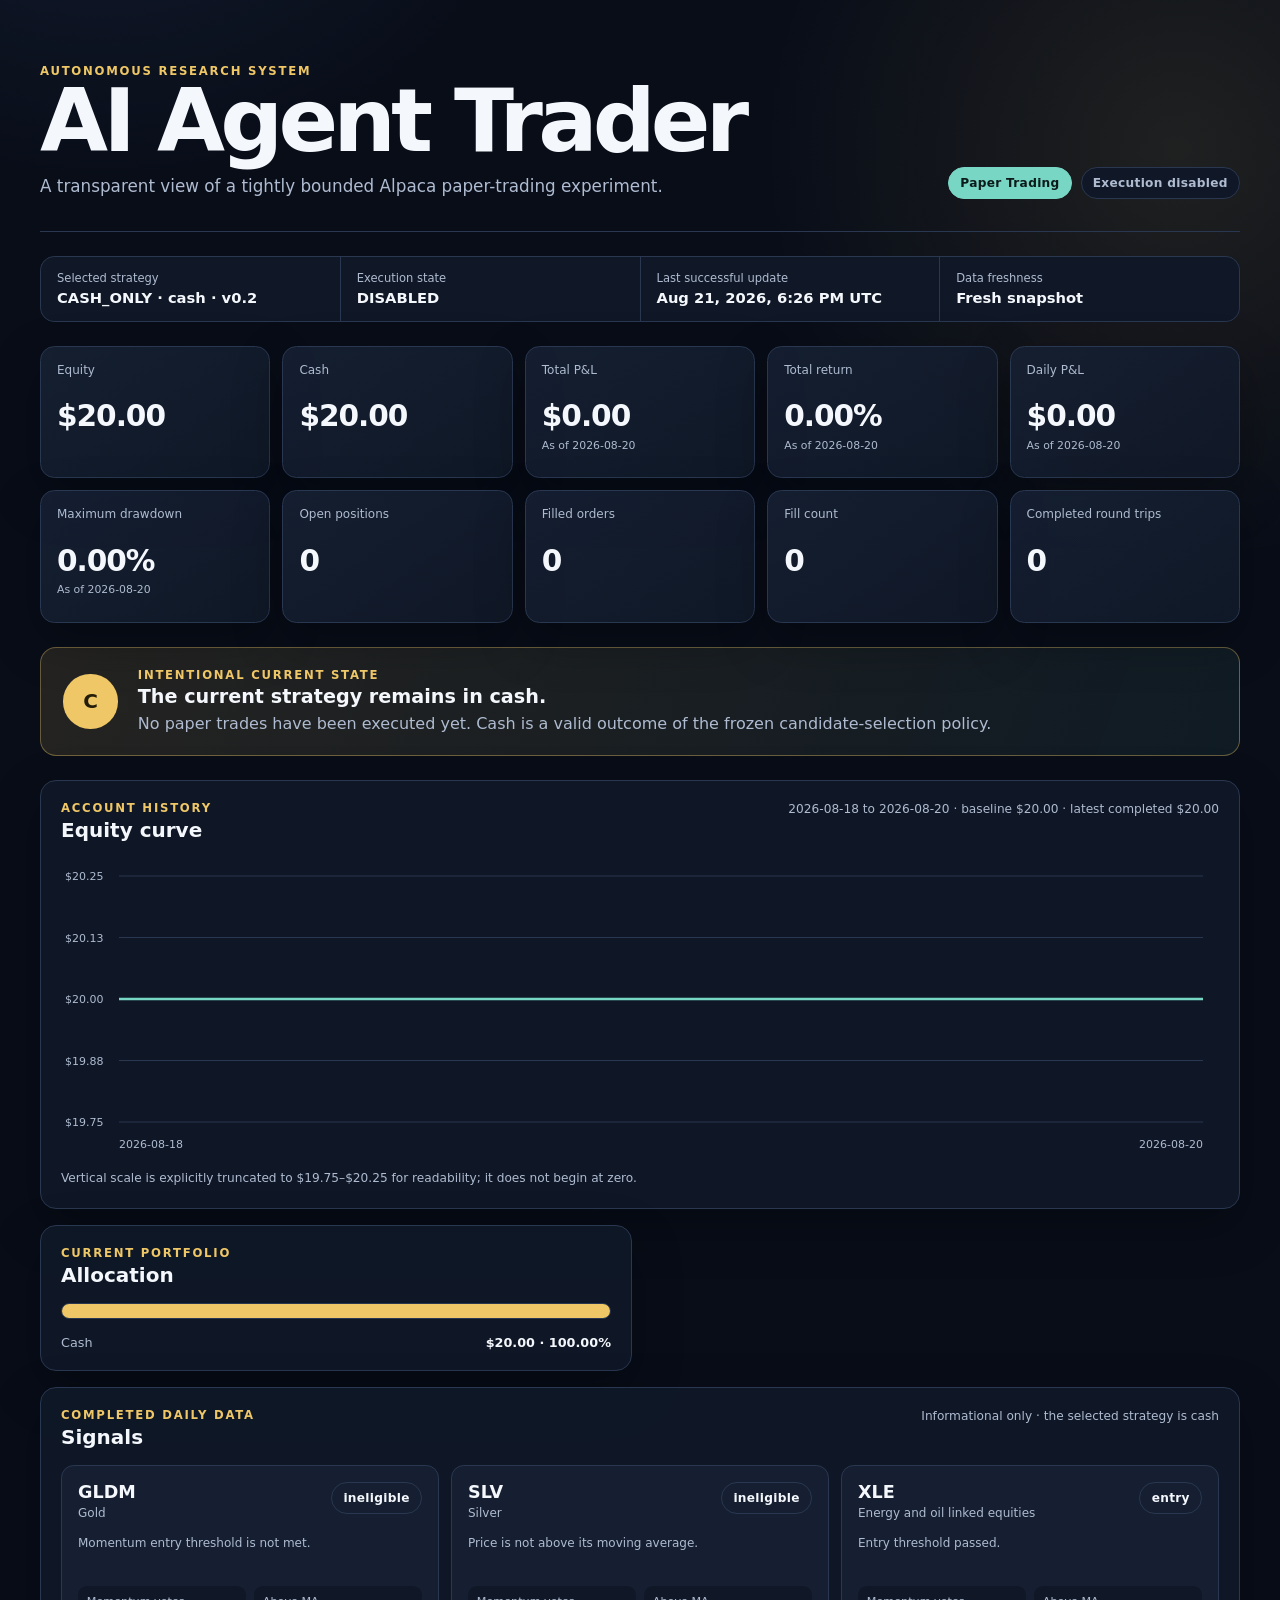
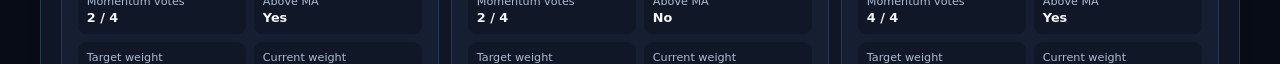
==== site/index.html @ c19f503c "Publish sanitized paper dashboard" ====
<!doctype html>
<html lang="en">
  <head>
    <meta charset="utf-8">
    <meta http-equiv="Content-Security-Policy" content="default-src 'none'; script-src 'self'; style-src 'self'; img-src 'self' data:; font-src 'self'; connect-src 'self'; object-src 'none'; frame-src 'none'; worker-src 'none'; base-uri 'none'; form-action 'none'">
    <meta name="referrer" content="no-referrer">
    <meta name="robots" content="noindex,nofollow,noarchive">
    <meta name="viewport" content="width=device-width, initial-scale=1">
    <meta name="theme-color" content="#0a1020">
    <title>AI Agent Trader · Paper Dashboard</title>
    <link rel="stylesheet" href="./assets/styles.css">
    <script src="./assets/app.js" defer></script>
  </head>
  <body>
    <a class="skip-link" href="#main">Skip to dashboard</a>
    <main id="main" class="shell">
      <header class="hero" aria-labelledby="page-title">
        <div>
          <p class="eyebrow">Autonomous research system</p>
          <h1 id="page-title">AI Agent Trader</h1>
          <p class="hero-copy">A transparent view of a tightly bounded Alpaca paper-trading experiment.</p>
        </div>
        <div class="status-stack" aria-label="Trading status">
          <span class="badge badge-paper">Paper Trading</span>
          <span class="badge badge-disabled">Execution disabled</span>
        </div>
      </header>

      <section id="summary-strip" class="summary-strip" aria-label="Current agent status"></section>
      <section id="metrics" class="metrics-grid" aria-label="Account and performance metrics"></section>

      <section id="cash-state" class="cash-state" aria-live="polite">
        <div class="cash-icon" aria-hidden="true">C</div>
        <div>
          <p class="eyebrow">Intentional current state</p>
          <h2>The current strategy remains in cash.</h2>
          <p>No paper trades have been executed yet. Cash is a valid outcome of the frozen candidate-selection policy.</p>
        </div>
      </section>

      <div class="dashboard-grid">
        <section class="panel panel-wide" aria-labelledby="equity-heading">
          <div class="panel-heading">
            <div>
              <p class="eyebrow">Account history</p>
              <h2 id="equity-heading">Equity curve</h2>
            </div>
            <p id="equity-context" class="panel-note"></p>
          </div>
          <div class="chart-wrap">
            <canvas id="equity-chart" role="img" aria-label="Account equity history chart"></canvas>
          </div>
          <p id="equity-data-summary" class="sr-only"></p>
          <p id="chart-scale-note" class="chart-note"></p>
        </section>

        <section class="panel" aria-labelledby="allocation-heading">
          <div class="panel-heading">
            <div>
              <p class="eyebrow">Current portfolio</p>
              <h2 id="allocation-heading">Allocation</h2>
            </div>
          </div>
          <div id="allocation" class="allocation"></div>
        </section>

        <section class="panel panel-wide" aria-labelledby="signals-heading">
          <div class="panel-heading">
            <div>
              <p class="eyebrow">Completed daily data</p>
              <h2 id="signals-heading">Signals</h2>
            </div>
            <p class="panel-note">Informational only · the selected strategy is cash</p>
          </div>
          <div id="signals" class="card-grid"></div>
        </section>

        <section class="panel panel-wide" aria-labelledby="positions-heading">
          <div class="panel-heading">
            <div>
              <p class="eyebrow">Broker-reported</p>
              <h2 id="positions-heading">Open positions</h2>
            </div>
          </div>
          <div id="positions"></div>
        </section>

        <section class="panel panel-wide" aria-labelledby="activity-heading">
          <div class="panel-heading">
            <div>
              <p class="eyebrow">Fill ledger</p>
              <h2 id="activity-heading">Recent activity</h2>
            </div>
          </div>
          <div id="activity"></div>
        </section>

        <section class="panel" aria-labelledby="risk-heading">
          <div class="panel-heading">
            <div>
              <p class="eyebrow">Deterministic limits</p>
              <h2 id="risk-heading">Risk controls</h2>
            </div>
          </div>
          <dl id="risk" class="detail-list"></dl>
        </section>

        <section class="panel" aria-labelledby="health-heading">
          <div class="panel-heading">
            <div>
              <p class="eyebrow">Latest successful run</p>
              <h2 id="health-heading">System health</h2>
            </div>
          </div>
          <dl id="health" class="detail-list"></dl>
        </section>
      </div>

      <section class="methodology" aria-labelledby="methodology-heading">
        <p class="eyebrow">Methodology &amp; disclosure</p>
        <h2 id="methodology-heading">What this dashboard means</h2>
        <div id="disclosure" class="disclosure-grid"></div>
        <p class="method-note">Total account performance comes from Alpaca daily portfolio history. Fill-derived FIFO trading metrics appear only when the complete ledger reconciles to current broker positions. Unavailable values are never estimated.</p>
      </section>
    </main>
    <noscript>This dashboard requires JavaScript to render its local sanitized JSON snapshot.</noscript>
  </body>
</html>
---- site/assets/styles.css ----
:root {
  color-scheme: dark;
  --bg: #080d18;
  --surface: #101827;
  --surface-2: #151f31;
  --line: #293750;
  --text: #f4f7fb;
  --muted: #aebbd0;
  --accent: #efc766;
  --accent-2: #78d6c5;
  --blue: #78a9ff;
  --warn: #ffb16b;
  --negative: #ff8e96;
  --shadow: 0 18px 50px rgb(0 0 0 / 28%);
  font-family: Inter, ui-sans-serif, system-ui, -apple-system, BlinkMacSystemFont, "Segoe UI", sans-serif;
}

* {
  box-sizing: border-box;
}

html {
  background: var(--bg);
  scroll-behavior: smooth;
}

body {
  min-width: 320px;
  margin: 0;
  color: var(--text);
  background:
    radial-gradient(circle at 8% -10%, rgb(120 169 255 / 13%), transparent 30rem),
    radial-gradient(circle at 92% 5%, rgb(239 199 102 / 10%), transparent 26rem),
    var(--bg);
}

a {
  color: var(--accent-2);
}

.skip-link {
  position: fixed;
  z-index: 10;
  top: 0.75rem;
  left: 0.75rem;
  padding: 0.75rem 1rem;
  color: var(--bg);
  background: var(--text);
  border-radius: 0.5rem;
  transform: translateY(-150%);
}

.skip-link:focus {
  transform: translateY(0);
}

.sr-only {
  position: absolute;
  width: 1px;
  height: 1px;
  padding: 0;
  margin: -1px;
  overflow: hidden;
  clip: rect(0, 0, 0, 0);
  white-space: nowrap;
  border: 0;
}

.shell {
  width: min(1200px, calc(100% - 2rem));
  margin: 0 auto;
  padding: 2.5rem 0 4rem;
}

.hero {
  display: flex;
  align-items: flex-end;
  justify-content: space-between;
  gap: 2rem;
  padding: 1.5rem 0 2rem;
  border-bottom: 1px solid var(--line);
}

.hero h1 {
  max-width: 12ch;
  margin: 0.15rem 0 0.6rem;
  font-size: clamp(2.5rem, 7vw, 5.5rem);
  line-height: 0.94;
  letter-spacing: -0.055em;
}

.hero-copy {
  max-width: 43rem;
  margin: 0;
  color: var(--muted);
  font-size: 1.05rem;
  line-height: 1.55;
}

.eyebrow {
  margin: 0;
  color: var(--accent);
  font-size: 0.73rem;
  font-weight: 750;
  letter-spacing: 0.15em;
  text-transform: uppercase;
}

.status-stack {
  display: flex;
  flex-wrap: wrap;
  justify-content: flex-end;
  gap: 0.55rem;
}

.badge,
.status-label {
  display: inline-flex;
  align-items: center;
  gap: 0.4rem;
  min-height: 2rem;
  padding: 0.35rem 0.7rem;
  border: 1px solid var(--line);
  border-radius: 999px;
  font-size: 0.76rem;
  font-weight: 740;
  letter-spacing: 0.025em;
}

.badge-paper {
  color: #0c1b19;
  background: var(--accent-2);
  border-color: var(--accent-2);
}

.badge-disabled {
  color: var(--muted);
  background: var(--surface);
}

.summary-strip {
  display: grid;
  grid-template-columns: repeat(4, 1fr);
  gap: 1px;
  margin: 1.5rem 0;
  overflow: hidden;
  background: var(--line);
  border: 1px solid var(--line);
  border-radius: 0.9rem;
}

.summary-item {
  min-width: 0;
  padding: 0.9rem 1rem;
  background: var(--surface);
}

.summary-item span {
  display: block;
  color: var(--muted);
  font-size: 0.72rem;
}

.summary-item strong {
  display: block;
  margin-top: 0.25rem;
  font-size: 0.92rem;
  overflow-wrap: anywhere;
}

.summary-warning {
  background: rgb(255 177 107 / 16%);
  box-shadow: inset 0 0 0 2px var(--warn);
}

.metrics-grid {
  display: grid;
  grid-template-columns: repeat(5, minmax(0, 1fr));
  gap: 0.75rem;
}

.metric-card {
  min-height: 8.3rem;
  padding: 1rem;
  background: linear-gradient(145deg, rgb(21 31 49 / 96%), rgb(16 24 39 / 96%));
  border: 1px solid var(--line);
  border-radius: 0.9rem;
  box-shadow: var(--shadow);
}

.metric-label {
  display: block;
  min-height: 2.3em;
  color: var(--muted);
  font-size: 0.75rem;
  line-height: 1.25;
}

.metric-value {
  display: block;
  margin-top: 0.55rem;
  font-size: clamp(1.25rem, 2.6vw, 1.85rem);
  font-variant-numeric: tabular-nums;
  letter-spacing: -0.035em;
}

.metric-context {
  display: block;
  margin-top: 0.35rem;
  color: var(--muted);
  font-size: 0.68rem;
}

.value-positive {
  color: var(--accent-2);
}

.value-negative {
  color: var(--negative);
}

.cash-state {
  display: flex;
  align-items: center;
  gap: 1.25rem;
  margin: 1.5rem 0;
  padding: 1.25rem 1.4rem;
  background: linear-gradient(110deg, rgb(239 199 102 / 12%), rgb(120 214 197 / 7%));
  border: 1px solid rgb(239 199 102 / 38%);
  border-radius: 1rem;
}

.cash-state.hidden {
  display: none;
}

.cash-state h2 {
  margin: 0.15rem 0 0.25rem;
  font-size: 1.2rem;
}

.cash-state p:last-child {
  margin: 0;
  color: var(--muted);
  line-height: 1.45;
}

.cash-icon {
  display: grid;
  flex: 0 0 3.4rem;
  width: 3.4rem;
  height: 3.4rem;
  place-items: center;
  color: #221c09;
  background: var(--accent);
  border-radius: 50%;
  font-size: 1.25rem;
  font-weight: 850;
}

.dashboard-grid {
  display: grid;
  grid-template-columns: repeat(2, minmax(0, 1fr));
  gap: 1rem;
}

.panel {
  min-width: 0;
  padding: 1.25rem;
  background: rgb(16 24 39 / 93%);
  border: 1px solid var(--line);
  border-radius: 1rem;
  box-shadow: var(--shadow);
}

.panel-wide {
  grid-column: 1 / -1;
}

.panel-heading {
  display: flex;
  align-items: flex-start;
  justify-content: space-between;
  gap: 1rem;
  margin-bottom: 1rem;
}

.panel h2,
.methodology h2 {
  margin: 0.2rem 0 0;
  font-size: 1.25rem;
}

.panel-note,
.chart-note,
.method-note {
  margin: 0;
  color: var(--muted);
  font-size: 0.76rem;
  line-height: 1.45;
}

.chart-wrap {
  position: relative;
  min-height: 300px;
}

#equity-chart {
  display: block;
  width: 100%;
  height: 300px;
}

.chart-note {
  margin-top: 0.75rem;
}

.allocation {
  display: grid;
  gap: 1rem;
}

.allocation-bar {
  display: flex;
  height: 1rem;
  overflow: hidden;
  background: var(--surface-2);
  border: 1px solid var(--line);
  border-radius: 999px;
}

.allocation-segment {
  min-width: 0;
  background: var(--accent);
}

.allocation-segment.asset {
  background: var(--blue);
}

.legend {
  display: grid;
  gap: 0.55rem;
}

.legend-row {
  display: flex;
  align-items: center;
  justify-content: space-between;
  gap: 1rem;
  color: var(--muted);
  font-size: 0.8rem;
}

.legend-row strong {
  color: var(--text);
  font-variant-numeric: tabular-nums;
}

.card-grid {
  display: grid;
  grid-template-columns: repeat(3, minmax(0, 1fr));
  gap: 0.75rem;
}

.signal-card {
  padding: 1rem;
  background: var(--surface-2);
  border: 1px solid var(--line);
  border-radius: 0.8rem;
}

.signal-top {
  display: flex;
  align-items: flex-start;
  justify-content: space-between;
  gap: 0.75rem;
}

.signal-symbol {
  display: block;
  font-size: 1.1rem;
  font-weight: 820;
}

.signal-category,
.signal-reason {
  color: var(--muted);
  font-size: 0.75rem;
  line-height: 1.45;
}

.signal-reason {
  min-height: 3.2em;
  margin: 0.8rem 0;
}

.signal-facts {
  display: grid;
  grid-template-columns: 1fr 1fr;
  gap: 0.5rem;
}

.signal-fact {
  padding: 0.55rem;
  background: var(--surface);
  border-radius: 0.55rem;
}

.signal-fact span {
  display: block;
  color: var(--muted);
  font-size: 0.7rem;
}

.signal-fact strong {
  display: block;
  margin-top: 0.15rem;
  font-size: 0.8rem;
}

.empty-state {
  padding: 1.5rem;
  color: var(--muted);
  text-align: center;
  background: var(--surface-2);
  border: 1px dashed var(--line);
  border-radius: 0.8rem;
}

.empty-state strong {
  display: block;
  margin-bottom: 0.25rem;
  color: var(--text);
}

.table-wrap {
  overflow-x: auto;
}

table {
  width: 100%;
  border-collapse: collapse;
  font-size: 0.78rem;
  font-variant-numeric: tabular-nums;
}

th,
td {
  padding: 0.7rem 0.6rem;
  text-align: left;
  border-bottom: 1px solid var(--line);
  white-space: nowrap;
}

th {
  color: var(--muted);
  font-size: 0.72rem;
  font-weight: 700;
}

.detail-list {
  margin: 0;
}

.detail-row {
  display: grid;
  grid-template-columns: minmax(0, 1fr) auto;
  gap: 1rem;
  padding: 0.68rem 0;
  border-bottom: 1px solid var(--line);
}

.detail-row:last-child {
  border-bottom: 0;
}

.detail-row dt {
  color: var(--muted);
  font-size: 0.76rem;
}

.detail-row dd {
  margin: 0;
  font-size: 0.78rem;
  font-weight: 720;
  text-align: right;
}

.methodology {
  margin-top: 1rem;
  padding: 1.5rem;
  background: rgb(10 16 32 / 72%);
  border: 1px solid var(--line);
  border-radius: 1rem;
}

.disclosure-grid {
  display: grid;
  grid-template-columns: repeat(2, minmax(0, 1fr));
  gap: 0.75rem;
  margin: 1rem 0;
}

.disclosure-card {
  padding: 0.9rem;
  color: var(--muted);
  background: var(--surface);
  border-radius: 0.7rem;
  font-size: 0.78rem;
  line-height: 1.5;
}

.error-page {
  display: grid;
  min-height: 100vh;
  padding: 1rem;
  place-items: center;
}

.error-card {
  width: min(34rem, 100%);
  padding: 2rem;
  background: var(--surface);
  border: 1px solid var(--line);
  border-radius: 1rem;
  box-shadow: var(--shadow);
}

.button-link {
  display: inline-block;
  margin-top: 0.75rem;
  padding: 0.7rem 0.9rem;
  color: var(--bg);
  background: var(--accent-2);
  border-radius: 0.55rem;
  font-weight: 750;
  text-decoration: none;
}

noscript {
  display: block;
  padding: 1rem;
  color: var(--bg);
  background: var(--warn);
  text-align: center;
}

:focus-visible {
  outline: 3px solid var(--accent);
  outline-offset: 3px;
}

@media (max-width: 900px) {
  .metrics-grid {
    grid-template-columns: repeat(3, minmax(0, 1fr));
  }

  .card-grid {
    grid-template-columns: 1fr;
  }
}

@media (max-width: 680px) {
  .shell {
    width: min(100% - 1rem, 1200px);
    padding-top: 1rem;
  }

  .hero {
    align-items: flex-start;
    flex-direction: column;
  }

  .status-stack {
    justify-content: flex-start;
  }

  .summary-strip,
  .metrics-grid,
  .dashboard-grid,
  .disclosure-grid {
    grid-template-columns: 1fr 1fr;
  }

  .panel,
  .panel-wide {
    grid-column: 1 / -1;
  }

  .cash-state {
    align-items: flex-start;
  }
}

@media (max-width: 440px) {
  .summary-strip,
  .metrics-grid,
  .disclosure-grid {
    grid-template-columns: 1fr;
  }

  .metric-card {
    min-height: 0;
  }

  .cash-icon {
    display: none;
  }

  .panel-heading {
    flex-direction: column;
  }
}

@media (prefers-reduced-motion: reduce) {
  html {
    scroll-behavior: auto;
  }
}
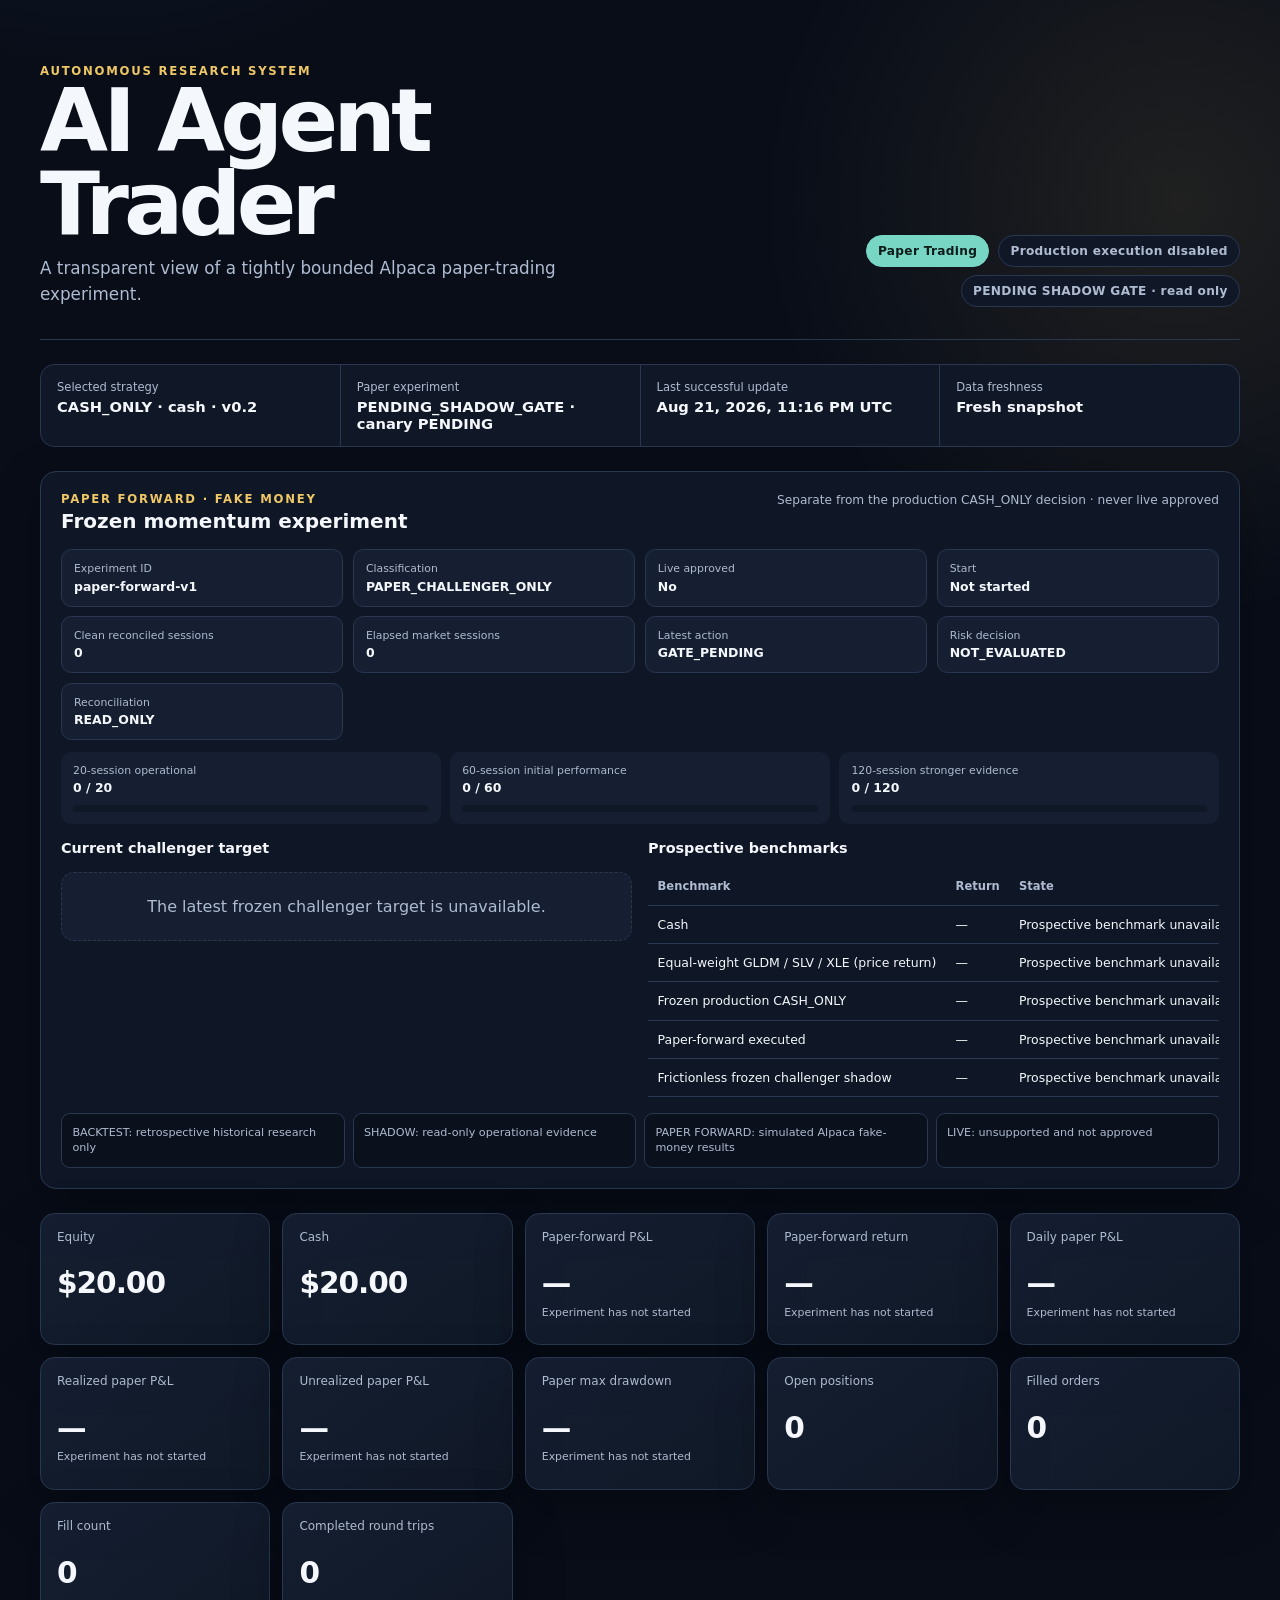
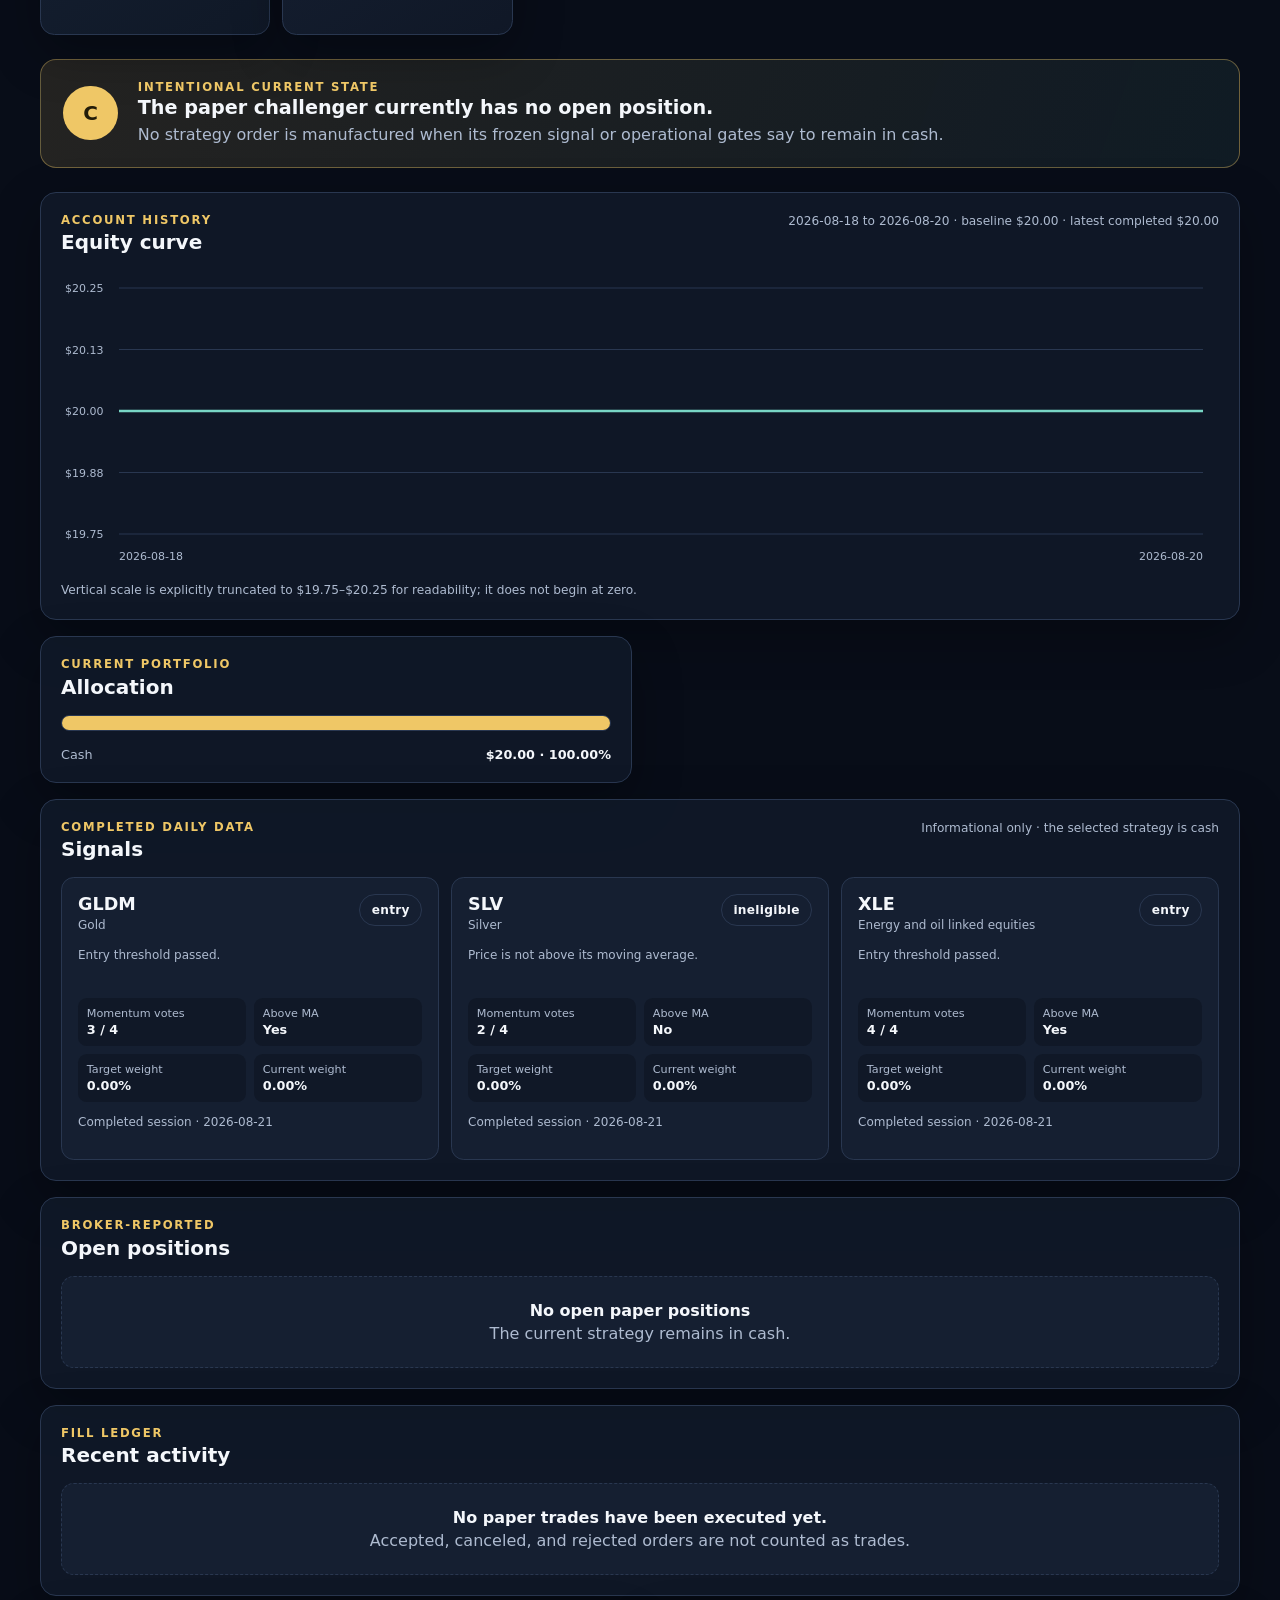
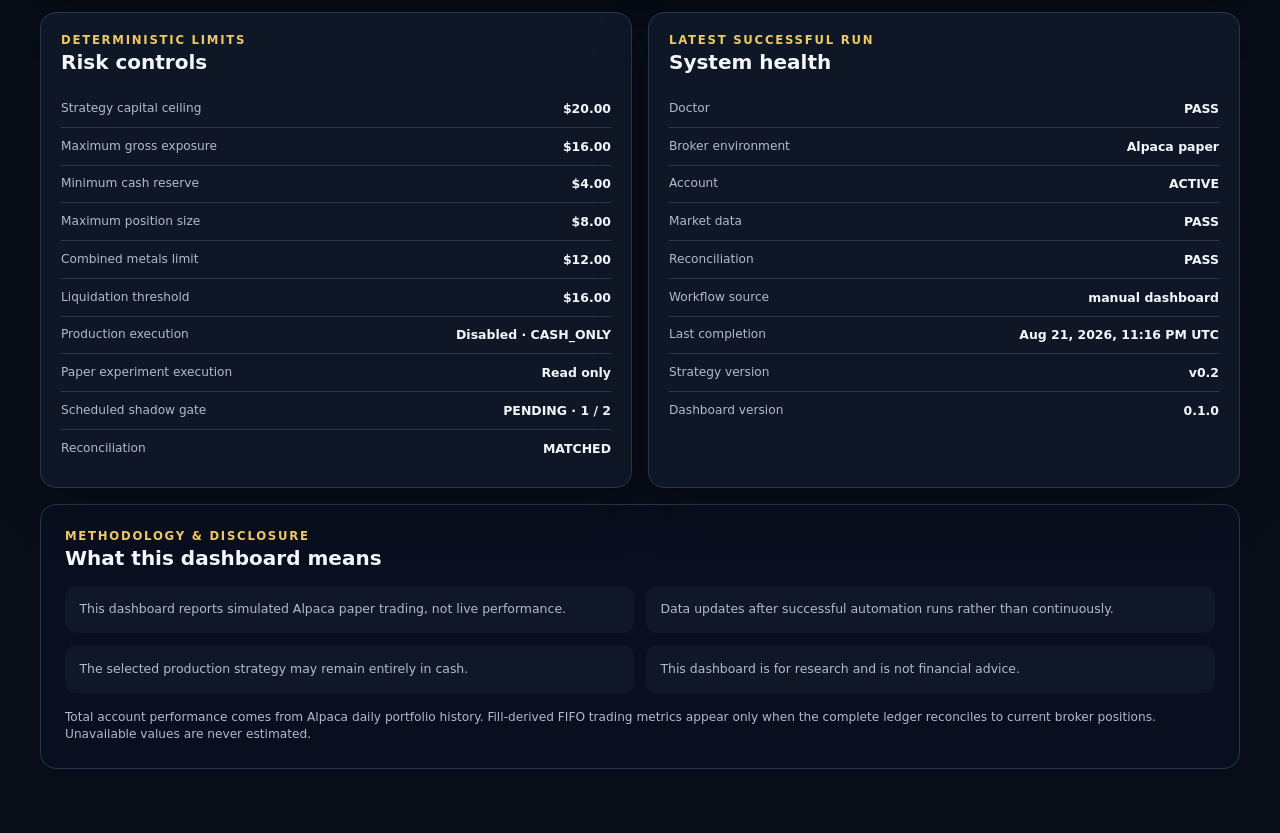
==== commit 287c6a6d: "Update sanitized paper dashboard" ====
--- a/site/index.html
+++ b/site/index.html
@@ -22,19 +22,44 @@
         </div>
         <div class="status-stack" aria-label="Trading status">
           <span class="badge badge-paper">Paper Trading</span>
-          <span class="badge badge-disabled">Execution disabled</span>
+          <span class="badge badge-disabled">Production execution disabled</span>
+          <span id="experiment-badge" class="badge badge-disabled">Paper experiment loading</span>
         </div>
       </header>
 
       <section id="summary-strip" class="summary-strip" aria-label="Current agent status"></section>
+
+      <section class="panel experiment-panel" aria-labelledby="experiment-heading">
+        <div class="panel-heading">
+          <div>
+            <p class="eyebrow">Paper forward · fake money</p>
+            <h2 id="experiment-heading">Frozen momentum experiment</h2>
+          </div>
+          <p class="panel-note">Separate from the production CASH_ONLY decision · never live approved</p>
+        </div>
+        <div id="experiment-summary" class="experiment-summary"></div>
+        <div id="experiment-progress" class="checkpoint-grid"></div>
+        <div class="experiment-grid">
+          <div>
+            <h3>Current challenger target</h3>
+            <div id="experiment-target"></div>
+          </div>
+          <div>
+            <h3>Prospective benchmarks</h3>
+            <div id="experiment-benchmarks"></div>
+          </div>
+        </div>
+        <div id="result-boundaries" class="boundary-grid" aria-label="Evidence boundaries"></div>
+      </section>
+
       <section id="metrics" class="metrics-grid" aria-label="Account and performance metrics"></section>
 
       <section id="cash-state" class="cash-state" aria-live="polite">
         <div class="cash-icon" aria-hidden="true">C</div>
         <div>
           <p class="eyebrow">Intentional current state</p>
-          <h2>The current strategy remains in cash.</h2>
-          <p>No paper trades have been executed yet. Cash is a valid outcome of the frozen candidate-selection policy.</p>
+          <h2>The paper challenger currently has no open position.</h2>
+          <p>No strategy order is manufactured when its frozen signal or operational gates say to remain in cash.</p>
         </div>
       </section>
 
--- a/site/assets/styles.css
+++ b/site/assets/styles.css
@@ -179,6 +179,97 @@
   gap: 0.75rem;
 }
 
+.experiment-panel {
+  margin: 1.5rem 0;
+  border-color: rgb(120 214 197 / 45%);
+  background:
+    linear-gradient(130deg, rgb(120 214 197 / 8%), transparent 45%),
+    rgb(16 24 39 / 96%);
+}
+
+.experiment-panel h3 {
+  margin: 0 0 0.75rem;
+  font-size: 0.9rem;
+}
+
+.experiment-summary {
+  display: grid;
+  grid-template-columns: repeat(4, minmax(0, 1fr));
+  gap: 0.6rem;
+}
+
+.experiment-fact {
+  min-width: 0;
+  padding: 0.75rem;
+  background: var(--surface-2);
+  border: 1px solid var(--line);
+  border-radius: 0.65rem;
+}
+
+.experiment-fact span,
+.checkpoint-card span {
+  display: block;
+  color: var(--muted);
+  font-size: 0.68rem;
+}
+
+.experiment-fact strong,
+.checkpoint-card strong {
+  display: block;
+  margin-top: 0.2rem;
+  font-size: 0.78rem;
+  overflow-wrap: anywhere;
+}
+
+.checkpoint-grid {
+  display: grid;
+  grid-template-columns: repeat(3, minmax(0, 1fr));
+  gap: 0.6rem;
+  margin: 0.75rem 0 1rem;
+}
+
+.checkpoint-card {
+  padding: 0.75rem;
+  background: var(--surface-2);
+  border-radius: 0.65rem;
+}
+
+.progress-track {
+  height: 0.45rem;
+  margin-top: 0.6rem;
+  overflow: hidden;
+  background: var(--surface);
+  border-radius: 999px;
+}
+
+.progress-value {
+  height: 100%;
+  background: var(--accent-2);
+}
+
+.experiment-grid {
+  display: grid;
+  grid-template-columns: repeat(2, minmax(0, 1fr));
+  gap: 1rem;
+}
+
+.boundary-grid {
+  display: grid;
+  grid-template-columns: repeat(4, minmax(0, 1fr));
+  gap: 0.5rem;
+  margin-top: 1rem;
+}
+
+.boundary-card {
+  padding: 0.65rem;
+  color: var(--muted);
+  background: rgb(8 13 24 / 65%);
+  border: 1px solid var(--line);
+  border-radius: 0.55rem;
+  font-size: 0.7rem;
+  line-height: 1.4;
+}
+
 .metric-card {
   min-height: 8.3rem;
   padding: 1rem;
@@ -559,6 +650,11 @@
   .card-grid {
     grid-template-columns: 1fr;
   }
+
+  .experiment-summary,
+  .boundary-grid {
+    grid-template-columns: repeat(2, minmax(0, 1fr));
+  }
 }
 
 @media (max-width: 680px) {
@@ -579,7 +675,9 @@
   .summary-strip,
   .metrics-grid,
   .dashboard-grid,
-  .disclosure-grid {
+  .disclosure-grid,
+  .checkpoint-grid,
+  .experiment-grid {
     grid-template-columns: 1fr 1fr;
   }
 
@@ -596,7 +694,11 @@
 @media (max-width: 440px) {
   .summary-strip,
   .metrics-grid,
-  .disclosure-grid {
+  .disclosure-grid,
+  .experiment-summary,
+  .checkpoint-grid,
+  .experiment-grid,
+  .boundary-grid {
     grid-template-columns: 1fr;
   }
 
